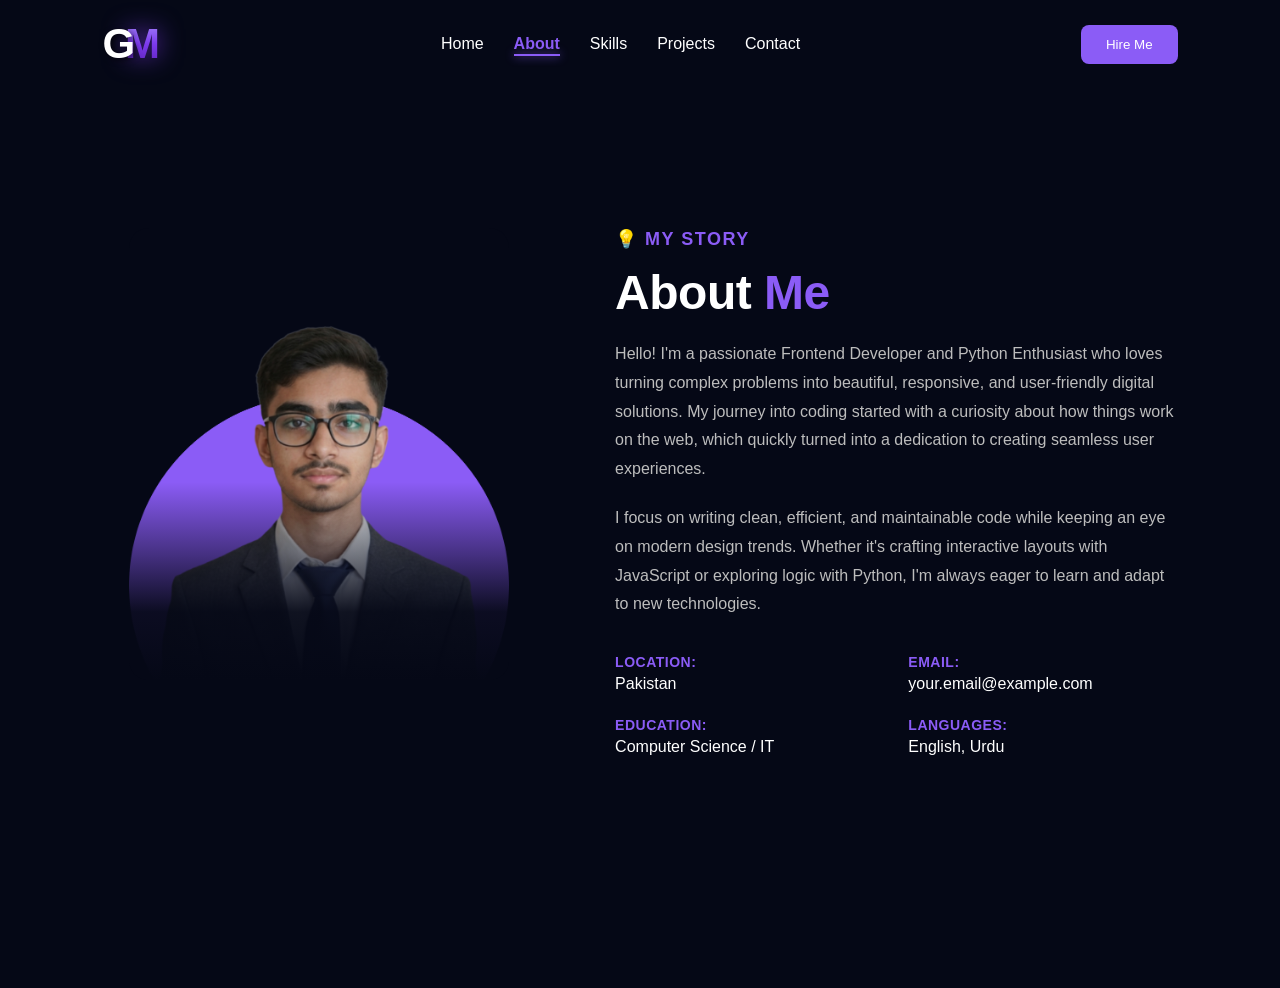
==== about.html @ 5c54a22f "first commit" ====
<!DOCTYPE html>
<html lang="en">
<head>
  <meta charset="UTF-8" />
  <meta name="viewport" content="width=device-width, initial-scale=1.0"/>
  <title>About Me | Gulam Muhaydin</title>
  <link rel="stylesheet" href="style.css">
</head>
<body>

  <header>
    <nav>
      <h1 class="logo-text" onclick="window.location.href='index.html'">
        <span class="letter-g">G</span><span class="letter-m">M</span>
      </h1>

      <ul>
        <li><a href="index.html">Home</a></li>
        <li><a href="about.html" class="active-link">About</a></li>
        <li><a href="skills.html">Skills</a></li>
        <li><a href="./projects.html">Projects</a></li>
        <li><a href="./contact.html">Contact</a></li>
      </ul>

      <button><a href="./contact.html">Hire Me</a></button>
    </nav>
  </header>

  <section class="about-page">
    <div class="about-container">
      
      <div class="about-left">
        <div class="about-img-box">
          <img src="./main 2.png" alt="Gulam Muhaydin">
        </div>
      </div>

      <div class="about-right">
        <p class="tag">💡 My Story</p>
        <h2>About <span>Me</span></h2>
        <p class="about-desc">
          Hello! I'm a passionate Frontend Developer and Python Enthusiast who loves turning complex problems into beautiful, responsive, and user-friendly digital solutions. My journey into coding started with a curiosity about how things work on the web, which quickly turned into a dedication to creating seamless user experiences.
        </p>
        <p class="about-desc">
          I focus on writing clean, efficient, and maintainable code while keeping an eye on modern design trends. Whether it's crafting interactive layouts with JavaScript or exploring logic with Python, I'm always eager to learn and adapt to new technologies.
        </p>

        <div class="info-grid">
          <div class="info-item">
            <span class="info-title">Location:</span>
            <span class="info-value">Pakistan</span>
          </div>
          <div class="info-item">
            <span class="info-title">Email:</span>
            <span class="info-value">your.email@example.com</span>
          </div>
          <div class="info-item">
            <span class="info-title">Education:</span>
            <span class="info-value">Computer Science / IT</span>
          </div>
          <div class="info-item">
            <span class="info-title">Languages:</span>
            <span class="info-value">English, Urdu</span>
          </div>
        </div>
      </div>

    </div>
  </section>

</body>
</html>
---- style.css ----
*{
  margin:0;
  padding:0;
  box-sizing:border-box;
  font-family:Arial, sans-serif;
}

body{
  background:#050816;
  color:white;
}

header{
  padding:20px 8%;
}

nav{
  display:flex;
  justify-content:space-between;
  align-items:center;
}

/* Logo ke peeche ka Purple Circular Glow Box */
.logo-container {
  position: relative;
  display: flex;
  align-items: center;
  justify-content: center;
  width: 75px;  /* Glow ka width */
  height: 75px; /* Glow ka height */
  border-radius: 50%; /* Perfect Circle */
  
  /* Image jaisa smooth purple glow effect */
  background: radial-gradient(
    circle, 
    rgba(139, 92, 246, 0.45) 0%, 
    rgba(139, 92, 246, 0.15) 50%, 
    transparent 70%
  );
  
  /* Ek extra soft shadow glow ke liye */
  box-shadow: 0 0 35px rgba(139, 92, 246, 0.3);
  transition: all 0.4s ease;
}

/* Same to Same Metallic Silver Text Logo */
.logo-text {
  font-size: 42px;
  font-weight: 900;
  /* Arial Black font bilkul waisa hi thick aur bold look dega jaisa screenshot me hai */
  font-family: 'Arial Black', Gadget, sans-serif; 
  display: flex;
  align-items: center;
  position: relative;
  cursor: pointer;
  user-select: none;
  transition: transform 0.3s ease;
}

/* Same to Same Crisp White 'G' */
.logo-text .letter-g {
  color: #ffffff;
  position: relative;
  z-index: 2;
  margin-right: -10px; /* Isse 'M' thoda piche chup jayega (Overlap Effect) */
  
  /* 'G' ke piche halki si black shadow taake woh 'M' ke upar saaf nazar aaye */
  filter: drop-shadow(2px 2px 3px rgba(0, 0, 0, 0.7));
}

/* Same to Same Premium Purple 'M' */
.logo-text .letter-m {
  /* Vibrant Purple Gradient (Upar se thoda light, neeche se dark) */
  background: linear-gradient(to bottom, #a78bfa 0%, #7c3aed 50%, #5b21b6 100%);
  -webkit-background-clip: text;
  -webkit-text-fill-color: transparent;
  position: relative;
  z-index: 1;
  
  /* Logo ke piche ka waisa hi same soft purple glow effect */
  filter: drop-shadow(0 0 12px rgba(124, 58, 237, 0.8));
}

/* Hover Effect (Jab mouse logo par aaye toh halka sa scale ho) */
.logo-text:hover {
  transform: scale(1.06);
}

nav ul{
  display:flex;
  gap:30px;
  list-style:none;
}

nav ul li a{
  text-decoration:none;
  color:white;
  transition:0.3s;
}

nav ul li a:hover{
  color:#8b5cf6;
}
a {
  color: #ffffff;
  text-decoration: none;
}
button{
  padding:12px 25px;
  border:none;
  background:#8b5cf6;
  color:white;
  border-radius:8px;
  cursor:pointer;
}

.hero{
  display:flex;
  align-items:center;
  justify-content:space-between;
  padding:80px 8%;
  min-height:90vh;
}

.left{
  max-width:600px;
}

.tag {
  font-size: 18px;            
  font-weight: 600;           
  color: #8b5cf6;             
  letter-spacing: 1.5px;      
  text-transform: uppercase;  
  margin-bottom: 15px;
  display: flex;
  align-items: center;
  gap: 8px;                   
}

/* Waving Hand Animation */
.wave {
  font-size: 22px;            
  display: inline-block;
  animation: wave-animation 2.5s infinite; 
  transform-origin: 70% 70%;  
}

@keyframes wave-animation {
    0% { transform: rotate( 0.0deg) }
   10% { transform: rotate(14.0deg) }  
   20% { transform: rotate(-8.0deg) }
   30% { transform: rotate(14.0deg) }
   40% { transform: rotate(-4.0deg) }
   50% { transform: rotate(10.0deg) }
   60% { transform: rotate( 0.0deg) }  
  100% { transform: rotate( 0.0deg) }
}

.left h1{
  font-size:70px;
  margin-bottom:20px;
}

.left h1 span{
  color:#8b5cf6;
}

.left h3{
  font-size:28px;
  margin-bottom:20px;
}

.desc{
  color:#bdbdbd;
  line-height:1.8;
  margin-bottom:30px;
}

.buttons{
  display:flex;
  gap:20px;
}

.btn{
  padding:14px 28px;
  background:#8b5cf6;
  color:white;
  text-decoration:none;
  border-radius:10px;
}

.outline{
  background:transparent;
  border:1px solid #8b5cf6;
}

.right img{
  width:400px;
  border-radius:20px;
}

.skills{
  display:grid;
  grid-template-columns:repeat(auto-fit,minmax(200px,1fr));
  gap:20px;
  padding:50px 8%;
}

.card{
  background:#0d1326;
  padding:40px;
  border-radius:20px;
  text-align:center;
  transition:0.3s;
}

.card:hover{
  transform:translateY(-10px);
}

.card h2{
  color:#8b5cf6;
  font-size:40px;
  margin-bottom:10px;
}

/* Right Box Container Setup */
.right {
    position: relative;
    display: flex;
    justify-content: center;
    align-items: flex-end; 
    overflow: hidden; 
}

.right img {
    width: 380px;
    display: block;
    position: relative;
    z-index: 1; 
}

/* Perfect Bottom Smooth Overlay */
.right::after {
    content: "";
    position: absolute;
    bottom: -10px; 
    left: 0;
    width: 100%;
    height: 180px; 

    background: linear-gradient(
        to top,
        #050816 0%,
        rgba(5, 8, 22, 0.8) 30%,
        rgba(5, 8, 22, 0.4) 60%,
        transparent 100%
    );

    z-index: 2; 
    pointer-events: none; 
}


/* ==========================================
   RESPONSIVE DESIGN (MEDIA QUERIES)
   ========================================== */

@media (max-width: 1024px) {
  header {
    padding: 20px 5%; 
  }

  .hero {
    padding: 50px 5%;
    gap: 30px;
  }

  .left h1 {
    font-size: 55px; 
  }

  .right img {
    width: 320px; 
  }
}

@media (max-width: 768px) {
  nav {
    flex-direction: column; 
    gap: 20px;
    text-align: center;
  }

  .hero {
    flex-direction: column-reverse; 
    text-align: center;
    padding: 40px 5%;
    min-height: auto;
  }

  .left {
    max-width: 100%;
    display: flex;
    flex-direction: column;
    align-items: center; 
  }

  .left h1 {
    font-size: 45px;
  }

  .left h3 {
    font-size: 22px;
  }

  .buttons {
    justify-content: center; 
  }

  .right {
    margin-bottom: 30px;
  }

  .right img {
    width: 280px; 
  }

  .right::after {
    width: 320px; 
    height: 120px;
  }

  .skills {
    grid-template-columns: repeat(auto-fit, minmax(150px, 1fr)); 
    padding: 40px 5%;
  }
}

@media (max-width: 480px) {
  nav ul {
    gap: 15px;
    flex-wrap: wrap; 
    justify-content: center;
  }

  .left h1 {
    font-size: 36px;
  }

  .left h3 {
    font-size: 18px;
  }

  .buttons {
    flex-direction: column; 
    width: 100%;
    gap: 10px;
  }

  .btn {
    width: 100%;
    text-align: center;
    padding: 12px 20px;
  }

  .card {
    padding: 25px 15px; 
  }

  .card h2 {
    font-size: 30px;
  }
}

/* ==========================================
   ABOUT PAGE STYLING (PERFECT SMOOTH OVERLAY)
   ========================================== */
.about-page {
  padding: 80px 8%;
  background: #050816;
  min-height: 85vh;
  display: flex;
  align-items: center;
}

.about-container {
  display: flex;
  align-items: center;
  justify-content: space-between;
  gap: 80px;
  width: 100%;
}

.about-left {
  flex: 1;
  display: flex;
  justify-content: center;
}

.about-img-box {
  position: relative;
  width: 380px;
  border-radius: 20px;
  overflow: hidden;
}

.about-img-box img {
  width: 100%;
  display: block;
  object-fit: cover;
  position: relative;
  z-index: 1;
}

.about-img-box::after {
  content: "";
  position: absolute;
  bottom: 0;
  left: 0;
  width: 100%;
  height: 200px; 
  
  background: linear-gradient(
    to top,
    #050816 0%,
    rgba(5, 8, 22, 0.95) 30%,
    rgba(5, 8, 22, 0.5) 65%,
    transparent 100%
  );
  
  z-index: 2;
  pointer-events: none;
}

.about-right {
  flex: 1.3;
}

.about-right h2 {
  font-size: 48px;
  margin-bottom: 25px;
  font-weight: 800;
}

.about-right h2 span {
  color: #8b5cf6;
}

.about-desc {
  color: #bdbdbd;
  line-height: 1.8;
  font-size: 16px;
  margin-bottom: 20px;
}

.info-grid {
  display: grid;
  grid-template-columns: repeat(2, 1fr);
  gap: 24px;
  margin-top: 35px;
}

.info-item {
  display: flex;
  flex-direction: column;
  gap: 5px;
}

.info-title {
  color: #8b5cf6;
  font-size: 14px;
  font-weight: 600;
  text-transform: uppercase;
  letter-spacing: 0.5px;
}

.info-value {
  color: white;
  font-size: 16px;
}

.active-link {
  color: #8b5cf6 !important;
  font-weight: bold;
}

@media (max-width: 992px) {
  .about-container {
    flex-direction: column; 
    gap: 50px;
  }
  .about-right {
    text-align: center;
  }
  .info-grid {
    text-align: left;
    gap: 20px;
  }
}

@media (max-width: 576px) {
  .about-img-box {
    width: 290px;
  }
  .about-img-box::after {
    height: 140px; 
  }
  .about-right h2 {
    font-size: 36px;
  }
  .info-grid {
    grid-template-columns: 1fr; 
  }
}

/* ==========================================
   MINIMALIST FLAT SKILLS DESIGN (NO GRADIENTS)
   ========================================== */
.skills-page {
  padding: 120px 8% 80px 8%;
  background: #050816; 
  min-height: 100vh;
  display: flex;
  flex-direction: column;
  align-items: center;
  justify-content: flex-start;
  box-sizing: border-box;
}

.skills-header {
  text-align: center;
  margin-bottom: 60px;
  width: 100%;
  max-width: 650px;
}

.skills-badge {
  color: #8b5cf6; 
  font-size: 12px;
  font-weight: 700;
  letter-spacing: 2px;
  text-transform: uppercase;
  margin-bottom: 12px;
  display: inline-block;
}

.skills-header h2 {
  font-size: 42px;
  font-weight: 800;
  color: #ffffff;
  margin: 0 0 15px 0;
  letter-spacing: -0.5px;
}

.skills-subtitle {
  color: #9ca3af;
  font-size: 16px;
  line-height: 1.6;
  margin: 0;
}

.skills-grid {
  display: grid;
  grid-template-columns: repeat(2, 1fr); 
  gap: 24px;
  width: 100%;
  max-width: 1100px;
}

.skill-card {
  background: #0d1326; 
  padding: 30px;
  border-radius: 12px; 
  border: 1px solid #1e293b; 
  display: flex;
  align-items: flex-start;
  gap: 20px;
  transition: border-color 0.3s ease, transform 0.3s ease;
}

.card-icon {
  font-size: 32px;
  color: #8b5cf6; 
  display: flex;
  align-items: center;
  justify-content: center;
  width: 54px;
  height: 54px;
  background: #161f38;
  border-radius: 8px;
  flex-shrink: 0; 
}

.card-info h3 {
  color: #ffffff;
  font-size: 20px;
  font-weight: 600;
  margin: 0 0 8px 0;
}

.card-info p {
  color: #9ca3af;
  font-size: 14px;
  line-height: 1.5;
  margin: 0;
}

.skill-card:hover {
  border-color: #8b5cf6; 
  transform: translateY(-2px); 
}

/* ==========================================================================
   5. SKILLS PAGE (STICKY IMAGE ON DESKTOP & IMAGE-FIRST ON MOBILE)
   ========================================================================== */
.skills-container {
  display: flex;
  align-items: flex-start;
  justify-content: space-between;
  gap: 80px;
  width: 100%;
  max-width: 1200px;
}

.skills-left {
  flex: 1;
  display: flex;
  justify-content: center;
  position: -webkit-sticky;
  position: sticky; 
  top: 140px; 
}

.skills-img-box {
  position: relative;
  width: 380px;
  border-radius: 20px;
  overflow: hidden;
  background: #050816;
}

.skills-img-box img {
  width: 100%;
  display: block;
  object-fit: cover;
  position: relative;
  z-index: 1;
}

.skills-img-box::after {
  content: "";
  position: absolute;
  bottom: -2px;
  left: 0;
  width: 100%;
  height: 200px; 
  background: linear-gradient(
    to top,
    #050816 0%,
    rgba(5, 8, 22, 0.95) 35%,
    rgba(5, 8, 22, 0.5) 65%,
    transparent 100%
  );
  z-index: 2;
  pointer-events: none;
}

.skills-right {
  flex: 1.3;
}

.skills-right h2 {
  font-size: 48px;
  margin-bottom: 20px;
  font-weight: 800;
  color: #ffffff;
  letter-spacing: -0.5px;
}

.skills-right h2 span {
  color: #8b5cf6;
}

/* ==========================================================================
   6. PROJECTS PAGE (STICKY IMAGE ON DESKTOP & IMAGE-FIRST ON MOBILE)
   ========================================================================== */
.projects-page {
  padding: 140px 8% 80px 8%;
  background: #050816;
  min-height: 100vh;
  display: flex;
  align-items: flex-start; 
  justify-content: center;
}

.projects-container {
  display: flex;
  align-items: flex-start;
  justify-content: space-between;
  gap: 80px;
  width: 100%;
  max-width: 1200px;
}

.projects-left {
  flex: 1;
  display: flex;
  justify-content: center;
  position: -webkit-sticky;
  position: sticky; 
  top: 140px; 
}

.projects-img-box {
  position: relative;
  width: 380px;
  border-radius: 20px;
  overflow: hidden;
  background: #050816;
}

.projects-img-box img {
  width: 100%;
  display: block;
  object-fit: cover;
  position: relative;
  z-index: 1;
}

.projects-img-box::after {
  content: "";
  position: absolute;
  bottom: -2px;
  left: 0;
  width: 100%;
  height: 200px; 
  background: linear-gradient(
    to top,
    #050816 0%,
    rgba(5, 8, 22, 0.95) 35%,
    rgba(5, 8, 22, 0.5) 65%,
    transparent 100%
  );
  z-index: 2;
  pointer-events: none;
}

.projects-right {
  flex: 1.3;
}

.projects-right h2 {
  font-size: 48px;
  margin-bottom: 20px;
  font-weight: 800;
  color: #ffffff;
  letter-spacing: -0.5px;
}

.projects-right h2 span {
  color: #8b5cf6;
}

.projects-subtitle {
  color: #9ca3af;
  line-height: 1.8;
  font-size: 16px;
  margin-bottom: 35px;
}

/* ==========================================
   RESPONSIVE RE-ARCHITECTURE (ALL VIEWS)
   ========================================== */
@media (max-width: 1024px) {
  .skills-page {
    padding: 100px 6% 60px 6%;
  }
  .skills-header h2 {
    font-size: 38px;
  }
}

@media (max-width: 768px) {
  .skills-grid {
    grid-template-columns: 1fr; 
    gap: 20px;
  }
  .skills-header {
    margin-bottom: 40px;
  }
  .skills-header h2 {
    font-size: 32px;
  }
}

@media (max-width: 480px) {
  .skills-page {
    padding: 90px 4% 40px 4%;
  }
  .skill-card {
    flex-direction: column; 
    gap: 15px;
    padding: 24px;
  }
  .skills-header h2 {
    font-size: 28px;
  }
  .skills-subtitle {
    font-size: 14.5px;
  }
}

/* ==========================================================================
   PROJECTS PAGE STYLING (FULL BULLETPROOF ARCHITECTURE)
   ========================================================================== */
.projects-left-profile {
  flex: 1;
  display: flex;
  justify-content: center;
  position: -webkit-sticky;
  position: sticky; 
  top: 140px;
}

.proj-prof-img-box {
  position: relative;
  width: 340px;
  border-radius: 20px;
  overflow: hidden;
  background: #050816;
}

.proj-prof-img-box img {
  width: 100%;
  display: block;
  object-fit: cover;
  position: relative;
  z-index: 1;
}

.proj-prof-img-box::after {
  content: "";
  position: absolute;
  bottom: 0;
  left: 0;
  width: 100%;
  height: 180px; 
  background: linear-gradient(
    to top,
    #050816 0%,
    rgba(5, 8, 22, 0.95) 30%,
    rgba(5, 8, 22, 0.5) 65%,
    transparent 100%
  );
  z-index: 2;
  pointer-events: none;
}

.projects-right-content {
  flex: 1.8;
}

.projects-header {
  margin-bottom: 40px;
}

.projects-badge {
  color: #8b5cf6; 
  font-size: 12px;
  font-weight: 700;
  letter-spacing: 2px;
  text-transform: uppercase;
  margin-bottom: 10px;
  display: inline-block;
}

.projects-header h2 {
  font-size: 42px;
  font-weight: 800;
  color: #ffffff;
  margin: 0 0 12px 0;
  letter-spacing: -0.5px;
}

.projects-header p {
  color: #9ca3af;
  font-size: 16px;
  line-height: 1.6;
  margin: 0;
}

.projects-grid {
  display: grid;
  grid-template-columns: repeat(2, 1fr); 
  gap: 24px;
}

.project-card {
  background: #0d1326; 
  padding: 28px;
  border-radius: 12px;
  border: 1px solid #1e293b;
  display: flex;
  flex-direction: column;
  justify-content: space-between;
  box-sizing: border-box;
  transition: border-color 0.3s ease, transform 0.3s ease;
}

.project-category {
  color: #8b5cf6;
  font-size: 12px;
  font-weight: 600;
  text-transform: uppercase;
  letter-spacing: 1px;
  margin-bottom: 8px;
  display: block;
}

.project-card h3 {
  color: #ffffff;
  font-size: 21px;
  font-weight: 600;
  margin: 0 0 12px 0;
  letter-spacing: -0.3px;
}

.project-card p {
  color: #9ca3af;
  font-size: 14px;
  line-height: 1.5;
  margin: 0 0 20px 0;
}

.project-tech-tags {
  display: flex;
  flex-wrap: wrap;
  gap: 8px;
  margin-bottom: 24px;
}

.project-tech-tags span {
  background: #161f38;
  color: #ffffff;
  font-size: 11px;
  font-weight: 500;
  padding: 4px 10px;
  border-radius: 4px;
  border: 1px solid #1e293b;
}

.project-links {
  display: flex;
  gap: 20px;
}

.proj-link {
  color: #9ca3af;
  text-decoration: none;
  font-size: 14px;
  font-weight: 500;
  display: inline-flex;
  align-items: center;
  gap: 6px;
  transition: color 0.2s ease;
}

.proj-link:hover {
  color: #8b5cf6; 
}

.project-card:hover {
  border-color: #8b5cf6;
  transform: translateY(-3px); 
}

/* ==========================================================================
   3. SHARED CORE LAYOUT (About, Skills, Projects, Contact Pages)
   ========================================================================== */
.about-page, .skills-page, .projects-page, .contact-page {
  padding: 140px 8% 80px 8%;
  background: #050816;
  min-height: 100vh;
  display: flex;
  align-items: flex-start; 
  justify-content: center;
}

.about-container, .skills-container, .projects-container, .contact-container {
  display: flex;
  align-items: flex-start;
  justify-content: space-between;
  gap: 80px;
  width: 100%;
  max-width: 1200px;
}

.about-left, .skills-left, .projects-left, .contact-left {
  flex: 1;
  display: flex;
  justify-content: center;
  position: -webkit-sticky;
  position: sticky;
  top: 140px;
}

.about-img-box, .skills-img-box, .projects-img-box, .contact-img-box {
  position: relative;
  width: 380px;
  border-radius: 20px;
  overflow: hidden;
  background: #050816;
}

.about-img-box img, .skills-img-box img, .projects-img-box img, .contact-img-box img {
  width: 100%;
  display: block;
  object-fit: cover;
  position: relative;
  z-index: 1;
}

.about-img-box::after, .skills-img-box::after, .projects-img-box::after, .contact-img-box::after {
  content: "";
  position: absolute;
  bottom: -2px;
  left: 0;
  width: 100%;
  height: 200px; 
  background: linear-gradient(
    to top,
    #050816 0%,
    rgba(5, 8, 22, 0.95) 35%,
    rgba(5, 8, 22, 0.5) 65%,
    transparent 100%
  );
  z-index: 2;
  pointer-events: none;
}

.about-right, .skills-right, .projects-right, .contact-right {
  flex: 1.3;
}

.about-right h2, .skills-right h2, .projects-right h2, .contact-right h2 {
  font-size: 48px;
  margin-bottom: 20px;
  font-weight: 800;
  color: #ffffff;
  letter-spacing: -0.5px;
}

.about-right h2 span, .skills-right h2 span, .projects-right h2 span, .contact-right h2 span {
  color: #8b5cf6;
}

.about-subtitle, .skills-subtitle, .contact-subtitle {
  color: #9ca3af;
  line-height: 1.8;
  font-size: 16px;
  margin-bottom: 35px;
}

/* ==========================================================================
   4. SKILLS PAGE SPECIFIC COMPONENT (Grid Elements)
   ========================================================================== */
.skills-grid {
  display: grid;
  grid-template-columns: repeat(2, 1fr);
  gap: 24px;
  width: 100%;
}

.skill-card {
  background: #0d1326;
  padding: 24px;
  border-radius: 12px;
  border: 1px solid #1e293b;
  display: flex;
  align-items: flex-start;
  gap: 20px;
  transition: border-color 0.3s ease, transform 0.3s ease;
}

.card-icon {
  font-size: 28px;
  color: #8b5cf6;
  display: flex;
  align-items: center;
  justify-content: center;
  width: 50px;
  height: 50px;
  background: #161f38;
  border-radius: 8px;
  flex-shrink: 0;
}

.card-info h3 {
  color: #ffffff;
  font-size: 19px;
  font-weight: 600;
  margin: 0 0 6px 0;
}

.card-info p {
  color: #9ca3af;
  font-size: 13.5px;
  line-height: 1.5;
  margin: 0;
}

.skill-card:hover {
  border-color: #8b5cf6;
  transform: translateY(-2px);
}

/* ==========================================================================
   5. PROJECTS PAGE SPECIFIC COMPONENT (List Rows)
   ========================================================================== */
.projects-list {
  display: flex;
  flex-direction: column;
  gap: 24px;
}

.project-item {
  background: #0d1326;
  padding: 28px;
  border-radius: 12px;
  border: 1px solid #1e293b;
  display: flex;
  justify-content: space-between;
  align-items: flex-start;
  gap: 20px;
  transition: border-color 0.3s ease, transform 0.3s ease;
}

.project-details h3 {
  color: #ffffff;
  font-size: 22px;
  font-weight: 600;
  margin: 0 0 10px 0;
  letter-spacing: -0.3px;
}

.project-details p {
  color: #9ca3af;
  font-size: 14.5px;
  line-height: 1.6;
  margin: 0 0 18px 0;
}

.project-tags {
  display: flex;
  flex-wrap: wrap;
  gap: 8px;
}

.project-tags span {
  background: #161f38;
  color: #ffffff;
  font-size: 11px;
  font-weight: 500;
  padding: 5px 12px;
  border-radius: 4px;
  border: 1px solid #1e293b;
}

.project-actions {
  display: flex;
  flex-direction: column;
  gap: 12px;
  flex-shrink: 0;
}

.p-link {
  color: #9ca3af;
  text-decoration: none;
  font-size: 14px;
  font-weight: 500;
  display: inline-flex;
  align-items: center;
  gap: 6px;
  transition: color 0.2s ease;
}

.p-link:hover {
  color: #8b5cf6;
}

.project-item:hover {
  border-color: #8b5cf6;
  transform: translateY(-2px);
}

/* ==========================================================================
   6. CONTACT PAGE SPECIFIC COMPONENT (Pure Card Form)
   ========================================================================== */
.contact-card {
  background: #0d1326; 
  padding: 35px;
  border-radius: 12px;
  border: 1px solid #1e293b;
  box-sizing: border-box;
  transition: border-color 0.3s ease, transform 0.3s ease;
}

.contact-card:hover {
  border-color: #8b5cf6;
  transform: translateY(-2px); 
}

.contact-form {
  display: flex;
  flex-direction: column;
  gap: 20px;
  width: 100%;
}

.form-group {
  display: flex;
  flex-direction: column;
  gap: 8px;
}

.form-group label {
  color: #ffffff;
  font-size: 14px;
  font-weight: 600;
  letter-spacing: 0.3px;
}

.form-group input,
.form-group textarea {
  background: #161f38; 
  color: #ffffff;
  border: 1px solid #1e293b;
  padding: 14px 16px;
  border-radius: 8px;
  font-size: 15px;
  outline: none;
  transition: border-color 0.3s ease;
  width: 100%;
  box-sizing: border-box;
}

.form-group input:focus,
.form-group textarea:focus {
  border-color: #8b5cf6;
}

.submit-btn {
  background: #8b5cf6;
  color: #ffffff;
  border: none;
  padding: 14px 28px;
  font-size: 15px;
  font-weight: 600;
  border-radius: 8px;
  cursor: pointer;
  display: inline-flex;
  align-items: center;
  justify-content: center;
  gap: 10px;
  transition: background 0.3s ease;
  margin-top: 5px;
  width: fit-content;
}

.submit-btn:hover {
  background: #7c3aed;
}

.contact-socials {
  display: flex;
  gap: 25px;
  margin-top: 35px;
  flex-wrap: wrap;
}

.social-icon-link {
  color: #9ca3af;
  text-decoration: none;
  font-size: 14.5px;
  font-weight: 500;
  display: inline-flex;
  align-items: center;
  gap: 8px;
  transition: color 0.2s ease;
}

.social-icon-link:hover {
  color: #8b5cf6;
}

.active-link {
  color: #8b5cf6 !important;
  font-weight: bold;
}

/* ==========================================================================
   4. UNIVERSAL RESPONSIVE BREAKPOINTS (BULLETPROOF CODE)
   ========================================================================== */

@media (max-width: 1024px) {
  .contact-page, .skills-page, .projects-page {
    padding: 120px 6% 60px 6%;
  }
  .contact-container, .skills-container, .projects-container {
    gap: 40px;
  }
  .contact-img-box, .skills-img-box, .projects-img-box {
    width: 320px;
  }
  .contact-right h2, .skills-right h2, .projects-right h2 {
    font-size: 40px;
  }
  .proj-prof-img-box {
    width: 280px;
  }
  .projects-header h2 {
    font-size: 36px;
  }
}

@media (max-width: 992px) {
  .contact-container, .skills-container, .projects-container {
    flex-direction: column;
    align-items: center;
    gap: 50px;
  }
  .contact-left, .skills-left, .projects-left, .projects-left-profile {
    position: relative;
    top: 0;
  }
  .contact-right, .skills-right, .projects-right, .projects-right-content {
    width: 100%;
    text-align: center;
  }
  .contact-card, .skill-card, .project-item {
    text-align: left; 
  }
  .submit-btn {
    width: 100%; 
  }
  .contact-socials {
    justify-content: center;
  }
  .skills-subtitle {
    margin-bottom: 30px;
  }
  .projects-header {
    text-align: center; 
  }
}

@media (max-width: 768px) {
  .projects-grid {
    grid-template-columns: 1fr; 
    gap: 20px;
  }
}

@media (max-width: 576px) {
  .contact-page, .skills-page, .projects-page {
    padding: 100px 4% 40px 4%;
  }
  .contact-img-box, .skills-img-box, .projects-img-box, .proj-prof-img-box {
    width: 280px;
  }
  .contact-img-box::after, .skills-img-box::after, .projects-img-box::after, .proj-prof-img-box::after {
    height: 140px;
  }
  .contact-right h2, .skills-right h2, .projects-right h2 {
    font-size: 32px;
  }
  .contact-card {
    padding: 24px; 
  }
  .skills-grid {
    grid-template-columns: 1fr; 
  }
  .skill-card, .project-item {
    flex-direction: column;
    gap: 15px;
    padding: 20px;
  }
  .project-actions {
    flex-direction: row;
    gap: 20px;
  }
  .proj-prof-img-box {
    width: 250px; 
  }
  .project-card {
    padding: 22px;
  }
  .projects-header h2 {
    font-size: 28px;
  }
  .projects-header p {
    font-size: 14.5px;
  }
}


/* ==========================================================================
   ADDED CUSTOM TRANSITIONS & EFFECTS FOR BUTTONS AND LINKS
   ========================================================================== */

/* 1. Base Transitions Framework */
nav ul li a,
nav button,
.btn,
.submit-btn,
.social-icon-link,
.proj-link,
.submit-btn i {
  transition: all 0.3s cubic-bezier(0.25, 0.8, 0.25, 1);
  position: relative;
}

/* 2. Navigation Links Hover Effect (Modern Underline Slide) */
nav ul li a::after {
  content: '';
  position: absolute;
  bottom: -4px;
  left: 0;
  width: 0;
  height: 2px;
  background: #8b5cf6;
  box-shadow: 0 0 10px #8b5cf6;
  transition: width 0.3s cubic-bezier(0.4, 0, 0.2, 1);
}

nav ul li a:hover {
  color: #ffffff !important;
  text-shadow: 0 0 8px rgba(255, 255, 255, 0.3);
}

nav ul li a:hover::after,
nav ul li a.active-link::after {
  width: 100%;
}

/* 3. Navbar Action Button Glow Effect */
nav button:hover {
  background: #8b5cf6 !important;
  box-shadow: 0 0 20px rgba(139, 92, 246, 0.6);
  transform: translateY(-2px);
}

nav button:active {
  transform: translateY(0);
}

/* 4. Hero Primary Button (.btn View Work / Download CV) */
.btn:not(.outline):hover {
  transform: translateY(-3px);
  box-shadow: 0 8px 25px rgba(139, 92, 246, 0.5);
  filter: brightness(1.1);
}

.btn:not(.outline):active {
  transform: translateY(-1px);
}

/* 5. Hero Outline Button Effect */
.btn.outline:hover {
  border-color: #8b5cf6 !important;
  background: rgba(139, 92, 246, 0.1) !important;
  box-shadow: 0 0 15px rgba(139, 92, 246, 0.3);
  transform: translateY(-3px);
}

.btn.outline:active {
  transform: translateY(-1px);
}

/* 6. Form Submit Button & Micro Icon Slide */
.submit-btn:hover {
  transform: translateY(-3px);
  box-shadow: 0 8px 25px rgba(139, 92, 246, 0.5);
  background: #7c3aed !important;
}

.submit-btn:hover i {
  transform: translateX(5px) translateY(-2px);
}

.submit-btn:active {
  transform: translateY(-1px);
}

/* 7. Social Icon Links (Contact Page Bottom) */
.social-icon-link:hover {
  color: #ffffff !important;
  border-color: #8b5cf6 !important;
  background: rgba(139, 92, 246, 0.15) !important;
  box-shadow: 0 5px 15px rgba(139, 92, 246, 0.2);
  transform: translateY(-3px);
}

.social-icon-link:active {
  transform: translateY(0);
}

/* 8. Project Links (Live / Code Links on Projects Card) */
.proj-link:hover {
  color: #8b5cf6 !important;
  text-shadow: 0 0 8px rgba(139, 92, 246, 0.4);
  transform: translateX(2px);
}





/* ==========================================================================
   ADDED CUSTOM STYLES & TRANSITIONS FOR SCROLLBAR, BUTTONS, AND LINKS
   ========================================================================== */

/* 1. Custom Premium Scrollbar Styling */
::-webkit-scrollbar {
  width: 10px; /* Scrollbar ki width */
}

::-webkit-scrollbar-track {
  background: #050816; /* Piche ka background color jo body se match karega */
}

::-webkit-scrollbar-thumb {
  background: linear-gradient(180deg, #8b5cf6 0%, #6d28d9 100%); /* Purple Gradient Look */
  border-radius: 10px; /* Rounded corners professional feel ke liye */
  border: 2px solid #050816; /* Track aur thumb ke beech gap look ke liye padding */
  transition: background 0.3s ease;
}

::-webkit-scrollbar-thumb:hover {
  background: linear-gradient(180deg, #a78bfa 0%, #8b5cf6 100%); /* Hover karne par bright neon glow look */
}

/* 2. Global Base Transitions for Buttons & Links */
nav ul li a,
nav button,
nav button a,
.btn,
.submit-btn,
.social-icon-link,
.proj-link,
.submit-btn i {
  transition: all 0.3s cubic-bezier(0.25, 0.8, 0.25, 1);
  position: relative;
}

/* 3. Navigation Links (Modern Underline Slide Effect) */
nav ul li a::after {
  content: '';
  position: absolute;
  bottom: -4px;
  left: 0;
  width: 0;
  height: 2px;
  background: #8b5cf6;
  box-shadow: 0 0 10px #8b5cf6;
  transition: width 0.3s cubic-bezier(0.4, 0, 0.2, 1);
}

nav ul li a:hover {
  color: #ffffff !important;
  text-shadow: 0 0 8px rgba(255, 255, 255, 0.3);
}

nav ul li a:hover::after,
nav ul li a.active-link::after {
  width: 100%;
}

/* 4. Navbar Hire Me Button Action Glow */
nav button:hover {
  background: #8b5cf6 !important;
  box-shadow: 0 0 20px rgba(139, 92, 246, 0.6);
  transform: translateY(-2px);
}

nav button a:hover {
  color: white !important;
}

nav button:active {
  transform: translateY(0);
}

/* 5. Primary Buttons (.btn - View Work / Download CV) */
.btn:not(.outline):hover {
  transform: translateY(-3px);
  box-shadow: 0 8px 25px rgba(139, 92, 246, 0.5);
  filter: brightness(1.1);
}

.btn:not(.outline):active {
  transform: translateY(-1px);
}

/* 6. Outline Hero Buttons Effect */
.btn.outline:hover {
  border-color: #8b5cf6 !important;
  background: rgba(139, 92, 246, 0.1) !important;
  box-shadow: 0 0 15px rgba(139, 92, 246, 0.3);
  transform: translateY(-3px);
}

.btn.outline:active {
  transform: translateY(-1px);
}

/* 7. Contact Form Submit Button & Paper-Plane Icon Slide */
.submit-btn:hover {
  transform: translateY(-3px);
  box-shadow: 0 8px 25px rgba(139, 92, 246, 0.5);
  background: #7c3aed !important;
}

.submit-btn:hover i {
  transform: translateX(5px) translateY(-2px); /* Icon soft forward slide hoga */
}

.submit-btn:active {
  transform: translateY(-1px);
}

/* 8. Contact Page Social Links Grid */
.social-icon-link:hover {
  color: #ffffff !important;
  border-color: #8b5cf6 !important;
  background: rgba(139, 92, 246, 0.15) !important;
  box-shadow: 0 5px 15px rgba(139, 92, 246, 0.2);
  transform: translateY(-3px);
}

.social-icon-link:active {
  transform: translateY(0);
}

/* 9. Projects Grid Links (Live / Code Interaction) */
.proj-link:hover {
  color: #8b5cf6 !important;
  text-shadow: 0 0 8px rgba(139, 92, 246, 0.4);
  transform: translateX(3px); /* Hover par link dynamic standard movement karegi */
}
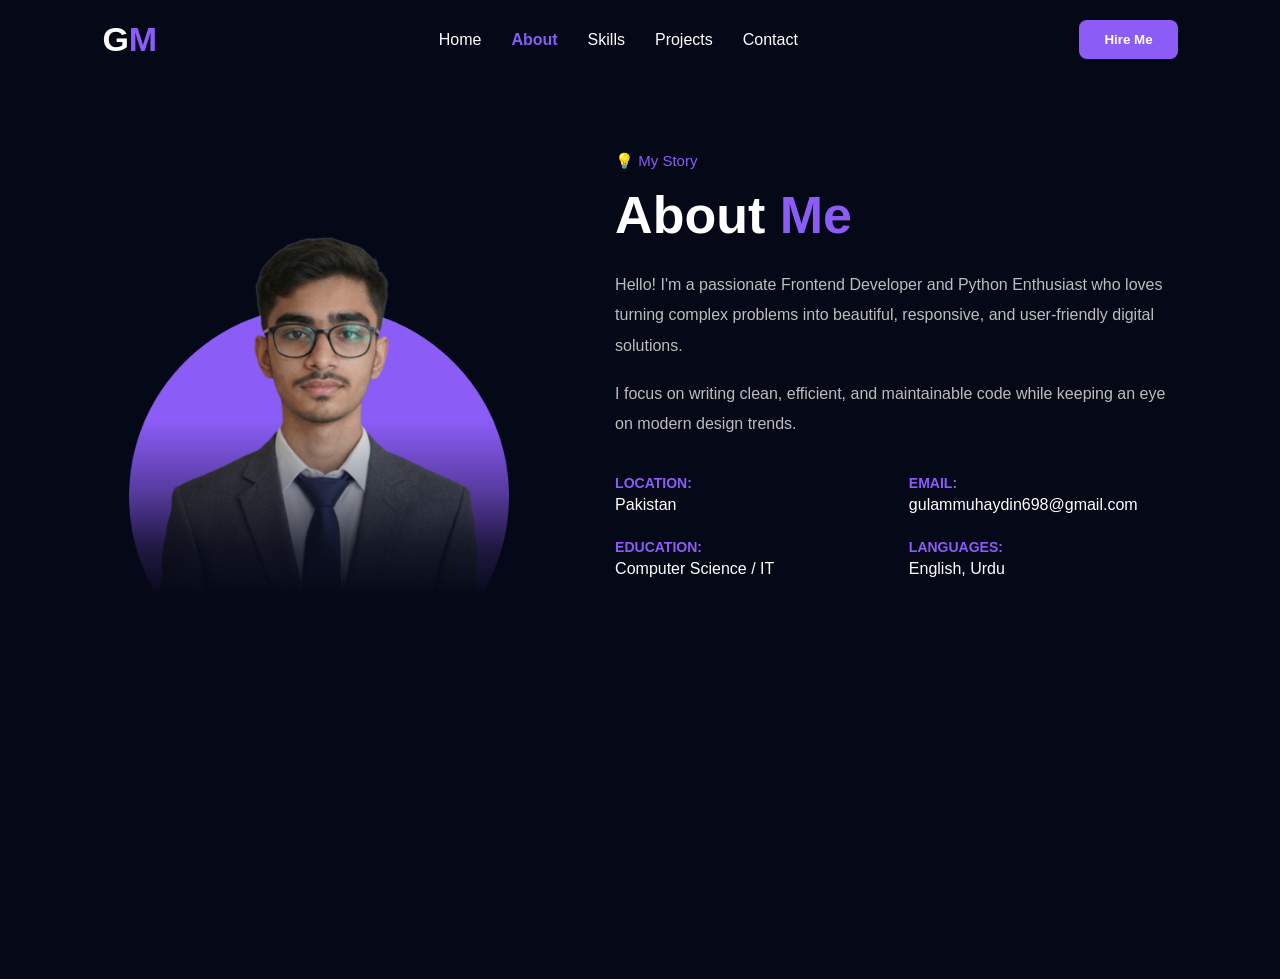
==== commit a7de2acc: "Updated portfolio website" ====
--- a/about.html
+++ b/about.html
@@ -4,12 +4,337 @@
   <meta charset="UTF-8" />
   <meta name="viewport" content="width=device-width, initial-scale=1.0"/>
   <title>About Me | Gulam Muhaydin</title>
-  <link rel="stylesheet" href="style.css">
+
+  <style>
+
+    *{
+      margin: 0;
+      padding: 0;
+      box-sizing: border-box;
+      font-family: Arial, sans-serif;
+    }
+
+    body{
+      background: #050816;
+      color: white;
+      overflow-x: hidden;
+    }
+
+    /* ==========================================
+       NAVBAR
+    ========================================== */
+
+    header{
+      width: 100%;
+      padding: 20px 8%;
+      background: #050816;
+    }
+
+    nav{
+      display: flex;
+      justify-content: space-between;
+      align-items: center;
+    }
+
+    .logo-text{
+      font-size: 34px;
+      cursor: pointer;
+      font-weight: bold;
+    }
+
+    .letter-g{
+      color: white;
+    }
+
+    .letter-m{
+      color: #8b5cf6;
+    }
+
+    nav ul{
+      display: flex;
+      gap: 30px;
+      list-style: none;
+    }
+
+    nav ul li a{
+      color: white;
+      text-decoration: none;
+      transition: 0.3s;
+    }
+
+    nav ul li a:hover{
+      color: #8b5cf6;
+    }
+
+    .active-link{
+      color: #8b5cf6;
+      font-weight: bold;
+    }
+
+    button{
+      padding: 12px 25px;
+      border: none;
+      border-radius: 8px;
+      background: #8b5cf6;
+      cursor: pointer;
+    }
+
+    button a{
+      color: white;
+      text-decoration: none;
+      font-weight: bold;
+    }
+
+    /* ==========================================
+       ABOUT SECTION
+    ========================================== */
+
+    .about-page{
+      width: 100%;
+      min-height: 100vh;
+      padding: 60px 8%;
+    }
+
+    .about-container{
+      display: flex;
+      align-items: center;
+      justify-content: space-between;
+      gap: 80px;
+    }
+
+    /* ==========================================
+       IMAGE SECTION
+    ========================================== */
+
+    .about-left{
+      flex: 1;
+      display: flex;
+      justify-content: center;
+      align-items: flex-start;
+    }
+
+    .about-img-box{
+      width: 380px;
+      max-width: 100%;
+      position: relative;
+      border-radius: 20px;
+      overflow: hidden;
+      flex-shrink: 0;
+    }
+
+    .about-img-box img{
+      width: 100%;
+      height: auto;
+      display: block;
+      border-radius: 20px;
+    }
+
+    .about-img-box::after{
+ content: "";
+    position: absolute;
+    bottom: -10px; 
+    left: 0;
+    width: 100%;
+    height: 180px; 
+
+    background: linear-gradient(
+        to top,
+        #050816 0%,
+        rgba(5, 8, 22, 0.8) 30%,
+        rgba(5, 8, 22, 0.4) 60%,
+        transparent 100%
+    );
+
+    z-index: 2; 
+    pointer-events: none;
+}
+    /* ==========================================
+       TEXT SECTION
+    ========================================== */
+
+    .about-right{
+      flex: 1.3;
+    }
+
+    .tag{
+      color: #8b5cf6;
+      margin-bottom: 15px;
+      font-size: 15px;
+    }
+
+    .about-right h2{
+      font-size: 52px;
+      margin-bottom: 25px;
+      font-weight: 800;
+    }
+
+    .about-right h2 span{
+      color: #8b5cf6;
+    }
+
+    .about-desc{
+      color: #bdbdbd;
+      line-height: 1.9;
+      margin-bottom: 18px;
+      font-size: 16px;
+    }
+
+    /* ==========================================
+       INFO GRID
+    ========================================== */
+
+    .info-grid{
+      display: grid;
+      grid-template-columns: repeat(2, 1fr);
+      gap: 25px;
+      margin-top: 35px;
+    }
+
+    .info-item{
+      display: flex;
+      flex-direction: column;
+      gap: 5px;
+    }
+
+    .info-title{
+      color: #8b5cf6;
+      font-size: 14px;
+      font-weight: 600;
+      text-transform: uppercase;
+    }
+
+    .info-value{
+      color: white;
+      font-size: 16px;
+    }
+
+    /* ==========================================
+       TABLET RESPONSIVE
+    ========================================== */
+
+    @media (max-width: 992px){
+
+
+      .about-container{
+        flex-direction: column;
+        align-items: center;
+        justify-content: flex-start;
+        gap: 40px;
+      }
+
+      /* IMAGE ALWAYS TOP */
+      .about-left{
+        width: 100%;
+        display: flex;
+        justify-content: center;
+        order: 1;
+      }
+
+      .about-img-box{
+        width: 280px;
+      }
+
+      /* TEXT BELOW IMAGE */
+      .about-right{
+        width: 100%;
+        text-align: center;
+        order: 2;
+      }
+
+      .about-right h2{
+        font-size: 40px;
+      }
+
+      .about-desc{
+        width: 100%;
+      }
+
+      .info-grid{
+        text-align: left;
+      }
+    }
+
+    @media (max-width: 992px){
+
+  nav{
+    flex-direction: column;
+    gap: 20px;
+  }
+
+  nav ul{
+    display: flex;
+    flex-wrap: wrap;
+    justify-content: center;
+    gap: 18px;
+  }
+
+  nav ul li a{
+    font-size: 15px;
+  }
+
+  button{
+    margin-top: 5px;
+  }
+}
+    
+
+    /* ==========================================
+       MOBILE RESPONSIVE
+    ========================================== */
+
+    @media (max-width: 576px){
+
+      .about-page{
+        padding: 40px 20px;
+      }
+
+      .about-img-box{
+        width: 230px;
+      }
+
+      .about-right h2{
+        font-size: 32px;
+      }
+
+      .about-desc{
+        font-size: 15px;
+        line-height: 1.7;
+      }
+
+      .info-grid{
+        grid-template-columns: 1fr;
+        gap: 20px;
+      }
+
+      button{
+        display: none;
+      }
+    }
+
+    @media (max-width: 576px){
+
+  nav ul{
+    gap: 12px;
+  }
+
+  nav ul li a{
+    font-size: 14px;
+  }
+
+  button{
+    display: block;
+  }
+}
+
+  </style>
+
 </head>
+
 <body>
 
   <header>
     <nav>
+
       <h1 class="logo-text" onclick="window.location.href='index.html'">
         <span class="letter-g">G</span><span class="letter-m">M</span>
       </h1>
@@ -18,54 +343,79 @@
         <li><a href="index.html">Home</a></li>
         <li><a href="about.html" class="active-link">About</a></li>
         <li><a href="skills.html">Skills</a></li>
-        <li><a href="./projects.html">Projects</a></li>
-        <li><a href="./contact.html">Contact</a></li>
+        <li><a href="projects.html">Projects</a></li>
+        <li><a href="contact.html">Contact</a></li>
       </ul>
 
-      <button><a href="./contact.html">Hire Me</a></button>
+      <button>
+        <a href="contact.html">Hire Me</a>
+      </button>
+
     </nav>
   </header>
 
+  <!-- ABOUT SECTION -->
+
   <section class="about-page">
+
     <div class="about-container">
-      
+
+      <!-- IMAGE -->
+
       <div class="about-left">
+
         <div class="about-img-box">
           <img src="./main 2.png" alt="Gulam Muhaydin">
         </div>
+
       </div>
 
+      <!-- TEXT -->
+
       <div class="about-right">
+
         <p class="tag">💡 My Story</p>
-        <h2>About <span>Me</span></h2>
+
+        <h2>
+          About <span>Me</span>
+        </h2>
+
         <p class="about-desc">
-          Hello! I'm a passionate Frontend Developer and Python Enthusiast who loves turning complex problems into beautiful, responsive, and user-friendly digital solutions. My journey into coding started with a curiosity about how things work on the web, which quickly turned into a dedication to creating seamless user experiences.
+          Hello! I'm a passionate Frontend Developer and Python Enthusiast who loves turning complex problems into beautiful, responsive, and user-friendly digital solutions.
         </p>
+
         <p class="about-desc">
-          I focus on writing clean, efficient, and maintainable code while keeping an eye on modern design trends. Whether it's crafting interactive layouts with JavaScript or exploring logic with Python, I'm always eager to learn and adapt to new technologies.
+          I focus on writing clean, efficient, and maintainable code while keeping an eye on modern design trends.
         </p>
 
         <div class="info-grid">
+
           <div class="info-item">
             <span class="info-title">Location:</span>
             <span class="info-value">Pakistan</span>
           </div>
+
           <div class="info-item">
             <span class="info-title">Email:</span>
-            <span class="info-value">your.email@example.com</span>
+            <span class="info-value">gulammuhaydin698@gmail.com</span>
           </div>
+
           <div class="info-item">
             <span class="info-title">Education:</span>
             <span class="info-value">Computer Science / IT</span>
           </div>
+
           <div class="info-item">
             <span class="info-title">Languages:</span>
             <span class="info-value">English, Urdu</span>
           </div>
+
         </div>
+
       </div>
 
     </div>
+
   </section>
 
 </body>
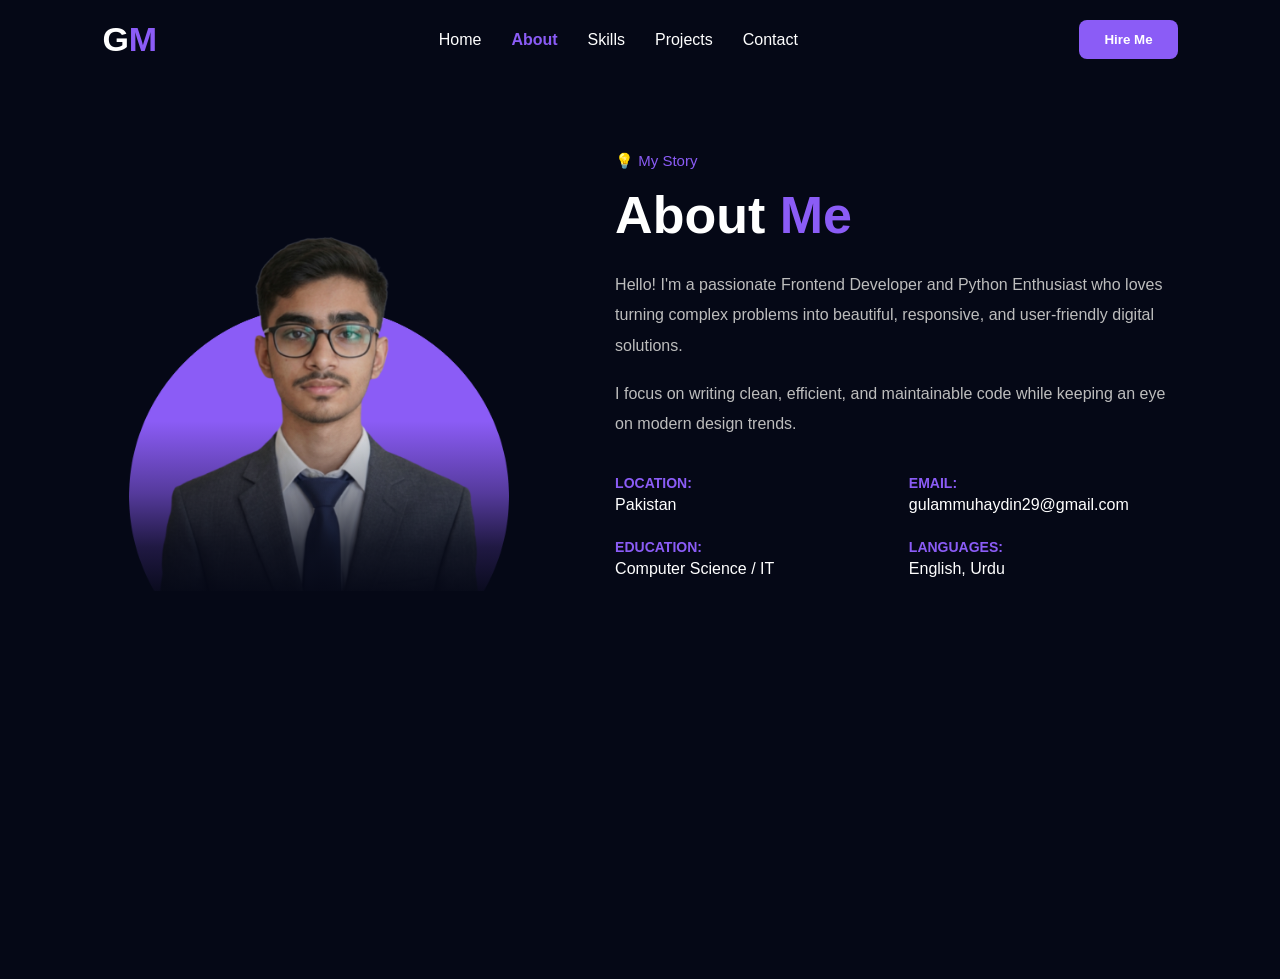
==== commit 2d2656c9: "Initial portfolio upload" ====
--- a/about.html
+++ b/about.html
@@ -397,7 +397,7 @@
 
           <div class="info-item">
             <span class="info-title">Email:</span>
-            <span class="info-value">gulammuhaydin698@gmail.com</span>
+            <span class="info-value">gulammuhaydin29@gmail.com</span>
           </div>
 
           <div class="info-item">
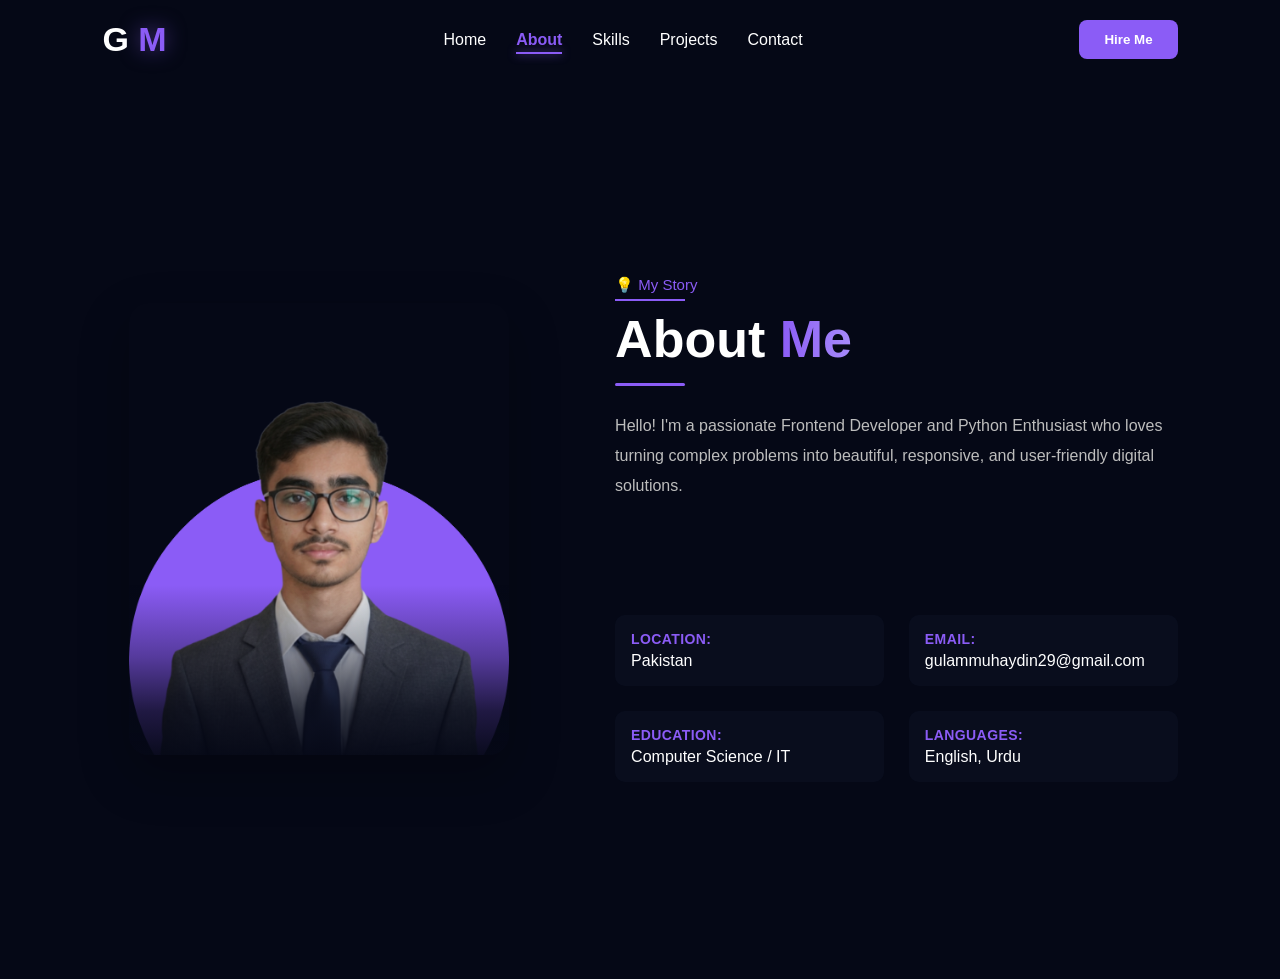
==== commit 80abb5ca: "Update portfolio files" ====
--- a/about.html
+++ b/about.html
@@ -7,6 +7,10 @@
 
   <style>
 
+    /* ==========================================
+       GLOBAL RESET
+    ========================================== */
+
     *{
       margin: 0;
       padding: 0;
@@ -14,12 +18,114 @@
       font-family: Arial, sans-serif;
     }
 
+    html{
+      scroll-behavior: smooth;
+    }
+
     body{
       background: #050816;
       color: white;
       overflow-x: hidden;
     }
 
+
+    /* ==========================================
+       ANIMATION KEYFRAMES
+    ========================================== */
+
+    @keyframes fadeUp{
+      from{
+        opacity: 0;
+        transform: translateY(35px);
+      }
+
+      to{
+        opacity: 1;
+        transform: translateY(0);
+      }
+    }
+
+    @keyframes fadeLeft{
+      from{
+        opacity: 0;
+        transform: translateX(-45px);
+      }
+
+      to{
+        opacity: 1;
+        transform: translateX(0);
+      }
+    }
+
+    @keyframes fadeRight{
+      from{
+        opacity: 0;
+        transform: translateX(45px);
+      }
+
+      to{
+        opacity: 1;
+        transform: translateX(0);
+      }
+    }
+
+    @keyframes scaleIn{
+      from{
+        opacity: 0;
+        transform: scale(0.88);
+      }
+
+      to{
+        opacity: 1;
+        transform: scale(1);
+      }
+    }
+
+    @keyframes softFloat{
+      0%,
+      100%{
+        transform: translateY(0);
+      }
+
+      50%{
+        transform: translateY(-10px);
+      }
+    }
+
+    @keyframes glowPulse{
+      0%,
+      100%{
+        box-shadow: 0 0 20px rgba(139, 92, 246, 0.15);
+      }
+
+      50%{
+        box-shadow: 0 0 40px rgba(139, 92, 246, 0.30);
+      }
+    }
+
+    @keyframes underlineReveal{
+      from{
+        width: 0;
+        opacity: 0;
+      }
+
+      to{
+        width: 70px;
+        opacity: 1;
+      }
+    }
+
+    @keyframes shimmer{
+      0%{
+        background-position: -200% center;
+      }
+
+      100%{
+        background-position: 200% center;
+      }
+    }
+
+
     /* ==========================================
        NAVBAR
     ========================================== */
@@ -28,6 +134,12 @@
       width: 100%;
       padding: 20px 8%;
       background: #050816;
+
+      animation:
+        fadeUp
+        0.8s
+        cubic-bezier(0.22, 1, 0.36, 1)
+        both;
     }
 
     nav{
@@ -36,10 +148,28 @@
       align-items: center;
     }
 
+
+    /* ==========================================
+       LOGO
+    ========================================== */
+
     .logo-text{
       font-size: 34px;
       cursor: pointer;
       font-weight: bold;
+      user-select: none;
+      position: relative;
+
+      animation:
+        fadeLeft
+        0.8s
+        0.15s
+        cubic-bezier(0.22, 1, 0.36, 1)
+        both;
+
+      transition:
+        transform 0.35s ease,
+        filter 0.35s ease;
     }
 
     .letter-g{
@@ -48,7 +178,22 @@
 
     .letter-m{
       color: #8b5cf6;
-    }
+      filter: drop-shadow(
+        0 0 10px rgba(139, 92, 246, 0.50)
+      );
+    }
+
+    .logo-text:hover{
+      transform: scale(1.06);
+      filter: drop-shadow(
+        0 0 12px rgba(139, 92, 246, 0.35)
+      );
+    }
+
+
+    /* ==========================================
+       NAV LINKS
+    ========================================== */
 
     nav ul{
       display: flex;
@@ -56,20 +201,93 @@
       list-style: none;
     }
 
+    nav ul li{
+      opacity: 0;
+
+      animation:
+        fadeUp
+        0.6s
+        cubic-bezier(0.22, 1, 0.36, 1)
+        forwards;
+    }
+
+    nav ul li:nth-child(1){
+      animation-delay: 0.12s;
+    }
+
+    nav ul li:nth-child(2){
+      animation-delay: 0.20s;
+    }
+
+    nav ul li:nth-child(3){
+      animation-delay: 0.28s;
+    }
+
+    nav ul li:nth-child(4){
+      animation-delay: 0.36s;
+    }
+
+    nav ul li:nth-child(5){
+      animation-delay: 0.44s;
+    }
+
     nav ul li a{
       color: white;
       text-decoration: none;
-      transition: 0.3s;
+      position: relative;
+
+      transition:
+        color 0.3s ease,
+        transform 0.3s ease,
+        text-shadow 0.3s ease;
+    }
+
+    /* Animated underline */
+
+    nav ul li a::after{
+      content: "";
+      position: absolute;
+      left: 0;
+      bottom: -6px;
+
+      width: 0;
+      height: 2px;
+
+      background: #8b5cf6;
+
+      box-shadow:
+        0 0 10px rgba(139, 92, 246, 0.8);
+
+      transition:
+        width 0.3s
+        cubic-bezier(0.4, 0, 0.2, 1);
     }
 
     nav ul li a:hover{
-      color: #8b5cf6;
+      color: #ffffff;
+      transform: translateY(-2px);
+
+      text-shadow:
+        0 0 8px rgba(255, 255, 255, 0.25);
+    }
+
+    nav ul li a:hover::after{
+      width: 100%;
     }
 
     .active-link{
-      color: #8b5cf6;
+      color: #8b5cf6 !important;
       font-weight: bold;
     }
+
+    .active-link::after{
+      width: 100% !important;
+    }
+
+
+    /* ==========================================
+       HIRE ME BUTTON
+    ========================================== */
 
     button{
       padding: 12px 25px;
@@ -77,6 +295,18 @@
       border-radius: 8px;
       background: #8b5cf6;
       cursor: pointer;
+
+      animation:
+        fadeRight
+        0.8s
+        0.25s
+        cubic-bezier(0.22, 1, 0.36, 1)
+        both;
+
+      transition:
+        transform 0.35s ease,
+        box-shadow 0.35s ease,
+        filter 0.35s ease;
     }
 
     button a{
@@ -85,6 +315,20 @@
       font-weight: bold;
     }
 
+    button:hover{
+      transform: translateY(-3px);
+
+      box-shadow:
+        0 8px 25px rgba(139, 92, 246, 0.45);
+
+      filter: brightness(1.08);
+    }
+
+    button:active{
+      transform: translateY(-1px);
+    }
+
+
     /* ==========================================
        ABOUT SECTION
     ========================================== */
@@ -93,6 +337,16 @@
       width: 100%;
       min-height: 100vh;
       padding: 60px 8%;
+
+      display: flex;
+      align-items: center;
+
+      animation:
+        fadeUp
+        0.9s
+        0.1s
+        cubic-bezier(0.22, 1, 0.36, 1)
+        both;
     }
 
     .about-container{
@@ -100,7 +354,9 @@
       align-items: center;
       justify-content: space-between;
       gap: 80px;
-    }
+      width: 100%;
+    }
+
 
     /* ==========================================
        IMAGE SECTION
@@ -108,18 +364,47 @@
 
     .about-left{
       flex: 1;
+
       display: flex;
       justify-content: center;
       align-items: flex-start;
+
+      animation:
+        fadeLeft
+        1s
+        0.25s
+        cubic-bezier(0.22, 1, 0.36, 1)
+        both;
     }
 
     .about-img-box{
       width: 380px;
       max-width: 100%;
+
       position: relative;
       border-radius: 20px;
       overflow: hidden;
       flex-shrink: 0;
+
+      box-shadow:
+        0 20px 50px rgba(0, 0, 0, 0.25);
+
+      animation:
+        softFloat
+        6s
+        ease-in-out
+        infinite;
+
+      transition:
+        box-shadow 0.5s ease,
+        transform 0.5s ease;
+    }
+
+    .about-img-box:hover{
+      box-shadow:
+        0 25px 60px rgba(139, 92, 246, 0.18);
+
+      transform: scale(1.01);
     }
 
     .about-img-box img{
@@ -127,57 +412,209 @@
       height: auto;
       display: block;
       border-radius: 20px;
-    }
+
+      transition:
+        transform 0.7s
+        cubic-bezier(0.22, 1, 0.36, 1);
+    }
+
+    .about-img-box:hover img{
+      transform: scale(1.035);
+    }
+
+
+    /* ==========================================
+       IMAGE BOTTOM OVERLAY
+    ========================================== */
 
     .about-img-box::after{
- content: "";
-    position: absolute;
-    bottom: -10px; 
-    left: 0;
-    width: 100%;
-    height: 180px; 
-
-    background: linear-gradient(
-        to top,
-        #050816 0%,
-        rgba(5, 8, 22, 0.8) 30%,
-        rgba(5, 8, 22, 0.4) 60%,
-        transparent 100%
-    );
-
-    z-index: 2; 
-    pointer-events: none;
-}
+      content: "";
+      position: absolute;
+
+      bottom: -10px;
+      left: 0;
+
+      width: 100%;
+      height: 180px;
+
+      background:
+        linear-gradient(
+          to top,
+          #050816 0%,
+          rgba(5, 8, 22, 0.8) 30%,
+          rgba(5, 8, 22, 0.4) 60%,
+          transparent 100%
+        );
+
+      z-index: 2;
+      pointer-events: none;
+    }
+
+
     /* ==========================================
        TEXT SECTION
     ========================================== */
 
     .about-right{
       flex: 1.3;
-    }
+
+      animation:
+        fadeRight
+        1s
+        0.35s
+        cubic-bezier(0.22, 1, 0.36, 1)
+        both;
+    }
+
+
+    /* ==========================================
+       STORY TAG
+    ========================================== */
 
     .tag{
       color: #8b5cf6;
       margin-bottom: 15px;
       font-size: 15px;
-    }
+
+      opacity: 0;
+
+      animation:
+        fadeUp
+        0.7s
+        0.45s
+        cubic-bezier(0.22, 1, 0.36, 1)
+        forwards;
+
+      position: relative;
+      display: inline-block;
+    }
+
+    .tag::after{
+      content: "";
+      position: absolute;
+
+      left: 0;
+      bottom: -7px;
+
+      height: 2px;
+      width: 0;
+
+      background: #8b5cf6;
+
+      animation:
+        underlineReveal
+        0.8s
+        0.9s
+        ease
+        forwards;
+    }
+
+
+    /* ==========================================
+       MAIN HEADING
+    ========================================== */
 
     .about-right h2{
       font-size: 52px;
       margin-bottom: 25px;
       font-weight: 800;
+
+      opacity: 0;
+
+      animation:
+        fadeUp
+        0.8s
+        0.55s
+        cubic-bezier(0.22, 1, 0.36, 1)
+        forwards;
+
+      position: relative;
     }
 
     .about-right h2 span{
       color: #8b5cf6;
-    }
+
+      background:
+        linear-gradient(
+          90deg,
+          #8b5cf6,
+          #a78bfa,
+          #8b5cf6
+        );
+
+      background-size: 200% auto;
+
+      -webkit-background-clip: text;
+      -webkit-text-fill-color: transparent;
+
+      animation:
+        shimmer
+        3s
+        linear
+        infinite;
+    }
+
+    .about-right h2::after{
+      content: "";
+      display: block;
+
+      width: 70px;
+      height: 3px;
+
+      margin-top: 14px;
+
+      border-radius: 50px;
+
+      background: #8b5cf6;
+
+      background-size: 200% auto;
+
+      animation:
+        shimmer
+        3s
+        linear
+        infinite;
+    }
+
+
+    /* ==========================================
+       DESCRIPTION
+    ========================================== */
 
     .about-desc{
       color: #bdbdbd;
       line-height: 1.9;
       margin-bottom: 18px;
       font-size: 16px;
-    }
+
+      opacity: 0;
+
+      transition:
+        color 0.3s ease;
+    }
+
+    .about-desc:nth-of-type(1){
+      animation:
+        fadeUp
+        0.8s
+        0.72s
+        cubic-bezier(0.22, 1, 0.36, 1)
+        forwards;
+    }
+
+    .about-desc:nth-of-type(2){
+      animation:
+        fadeUp
+        0.8s
+        0.85s
+        cubic-bezier(0.22, 1, 0.36, 1)
+        forwards;
+    }
+
+    .about-desc:hover{
+      color: #d5d5d5;
+    }
+
 
     /* ==========================================
        INFO GRID
@@ -194,6 +631,72 @@
       display: flex;
       flex-direction: column;
       gap: 5px;
+
+      padding: 15px;
+
+      border-radius: 10px;
+
+      background:
+        rgba(13, 19, 38, 0.55);
+
+      border: 1px solid transparent;
+
+      opacity: 0;
+
+      transition:
+        transform 0.35s ease,
+        border-color 0.35s ease,
+        background 0.35s ease,
+        box-shadow 0.35s ease;
+    }
+
+    .info-item:nth-child(1){
+      animation:
+        fadeUp
+        0.7s
+        1.0s
+        cubic-bezier(0.22, 1, 0.36, 1)
+        forwards;
+    }
+
+    .info-item:nth-child(2){
+      animation:
+        fadeUp
+        0.7s
+        1.10s
+        cubic-bezier(0.22, 1, 0.36, 1)
+        forwards;
+    }
+
+    .info-item:nth-child(3){
+      animation:
+        fadeUp
+        0.7s
+        1.20s
+        cubic-bezier(0.22, 1, 0.36, 1)
+        forwards;
+    }
+
+    .info-item:nth-child(4){
+      animation:
+        fadeUp
+        0.7s
+        1.30s
+        cubic-bezier(0.22, 1, 0.36, 1)
+        forwards;
+    }
+
+    .info-item:hover{
+      transform: translateY(-4px);
+
+      border-color:
+        rgba(139, 92, 246, 0.45);
+
+      background:
+        rgba(139, 92, 246, 0.07);
+
+      box-shadow:
+        0 10px 30px rgba(0, 0, 0, 0.20);
     }
 
     .info-title{
@@ -201,12 +704,21 @@
       font-size: 14px;
       font-weight: 600;
       text-transform: uppercase;
+      letter-spacing: 0.4px;
     }
 
     .info-value{
       color: white;
       font-size: 16px;
-    }
+
+      transition:
+        color 0.3s ease;
+    }
+
+    .info-item:hover .info-value{
+      color: #e9e9e9;
+    }
+
 
     /* ==========================================
        TABLET RESPONSIVE
@@ -214,15 +726,19 @@
 
     @media (max-width: 992px){
 
+      .about-page{
+        padding: 70px 6%;
+      }
 
       .about-container{
         flex-direction: column;
         align-items: center;
         justify-content: flex-start;
-        gap: 40px;
-      }
-
-      /* IMAGE ALWAYS TOP */
+        gap: 45px;
+      }
+
+      /* IMAGE */
+
       .about-left{
         width: 100%;
         display: flex;
@@ -234,7 +750,8 @@
         width: 280px;
       }
 
-      /* TEXT BELOW IMAGE */
+      /* TEXT */
+
       .about-right{
         width: 100%;
         text-align: center;
@@ -252,40 +769,44 @@
       .info-grid{
         text-align: left;
       }
-    }
-
-    @media (max-width: 992px){
-
-  nav{
-    flex-direction: column;
-    gap: 20px;
-  }
-
-  nav ul{
-    display: flex;
-    flex-wrap: wrap;
-    justify-content: center;
-    gap: 18px;
-  }
-
-  nav ul li a{
-    font-size: 15px;
-  }
-
-  button{
-    margin-top: 5px;
-  }
-}
-    
-
-    /* ==========================================
-       MOBILE RESPONSIVE
+
+
+      /* NAV */
+
+      nav{
+        flex-direction: column;
+        gap: 20px;
+      }
+
+      nav ul{
+        display: flex;
+        flex-wrap: wrap;
+        justify-content: center;
+        gap: 18px;
+      }
+
+      nav ul li a{
+        font-size: 15px;
+      }
+
+      button{
+        margin-top: 5px;
+      }
+    }
+
+
+    /* ==========================================
+       MOBILE
     ========================================== */
 
     @media (max-width: 576px){
 
+      header{
+        padding: 18px 5%;
+      }
+
       .about-page{
-        padding: 40px 20px;
+        padding: 45px 20px;
       }
 
       .about-img-box{
@@ -303,28 +824,82 @@
 
       .info-grid{
         grid-template-columns: 1fr;
-        gap: 20px;
+        gap: 15px;
+      }
+
+      nav ul{
+        gap: 12px;
+      }
+
+      nav ul li a{
+        font-size: 14px;
       }
 
       button{
-        display: none;
-      }
-    }
-
-    @media (max-width: 576px){
-
-  nav ul{
-    gap: 12px;
-  }
-
-  nav ul li a{
-    font-size: 14px;
-  }
-
-  button{
-    display: block;
-  }
-}
+        display: block;
+        padding: 10px 20px;
+      }
+
+      .info-item{
+        padding: 14px;
+      }
+    }
+
+
+    /* ==========================================
+       VERY SMALL DEVICES
+    ========================================== */
+
+    @media (max-width: 380px){
+
+      .logo-text{
+        font-size: 30px;
+      }
+
+      nav ul{
+        gap: 9px;
+      }
+
+      nav ul li a{
+        font-size: 13px;
+      }
+
+      .about-img-box{
+        width: 210px;
+      }
+
+      .about-right h2{
+        font-size: 29px;
+      }
+
+      .about-desc{
+        font-size: 14px;
+      }
+
+      .info-value{
+        font-size: 14px;
+      }
+    }
+
+
+    /* ==========================================
+       ACCESSIBILITY
+    ========================================== */
+
+    @media (prefers-reduced-motion: reduce){
+
+      html{
+        scroll-behavior: auto;
+      }
+
+      *,
+      *::before,
+      *::after{
+        animation-duration: 0.01ms !important;
+        animation-iteration-count: 1 !important;
+        transition-duration: 0.01ms !important;
+      }
+    }
 
   </style>
 
@@ -332,54 +907,126 @@
 
 <body>
 
+
+  <!-- ==========================================
+       HEADER / NAVBAR
+  ========================================== -->
+
   <header>
+
     <nav>
 
-      <h1 class="logo-text" onclick="window.location.href='index.html'">
-        <span class="letter-g">G</span><span class="letter-m">M</span>
+      <!-- LOGO -->
+
+      <h1
+        class="logo-text"
+        onclick="window.location.href='index.html'"
+      >
+        <span class="letter-g">G</span>
+        <span class="letter-m">M</span>
       </h1>
 
+
+      <!-- NAVIGATION -->
+
       <ul>
-        <li><a href="index.html">Home</a></li>
-        <li><a href="about.html" class="active-link">About</a></li>
-        <li><a href="skills.html">Skills</a></li>
-        <li><a href="projects.html">Projects</a></li>
-        <li><a href="contact.html">Contact</a></li>
+
+        <li>
+          <a href="index.html">
+            Home
+          </a>
+        </li>
+
+        <li>
+          <a href="about.html" class="active-link">
+            About
+          </a>
+        </li>
+
+        <li>
+          <a href="skills.html">
+            Skills
+          </a>
+        </li>
+
+        <li>
+          <a href="projects.html">
+            Projects
+          </a>
+        </li>
+
+        <li>
+          <a href="contact.html">
+            Contact
+          </a>
+        </li>
+
       </ul>
 
+
+      <!-- HIRE ME -->
+
       <button>
-        <a href="contact.html">Hire Me</a>
+        <a href="contact.html">
+          Hire Me
+        </a>
       </button>
 
     </nav>
+
   </header>
 
-  <!-- ABOUT SECTION -->
+
+  <!-- ==========================================
+       ABOUT SECTION
+  ========================================== -->
 
   <section class="about-page">
 
     <div class="about-container">
 
-      <!-- IMAGE -->
+
+      <!-- ========================================
+           IMAGE
+      ========================================= -->
 
       <div class="about-left">
 
         <div class="about-img-box">
-          <img src="./main 2.png" alt="Gulam Muhaydin">
+
+          <img
+            src="./main 2.png"
+            alt="Gulam Muhaydin"
+          >
+
         </div>
 
       </div>
 
-      <!-- TEXT -->
+
+      <!-- ========================================
+           ABOUT CONTENT
+      ========================================= -->
 
       <div class="about-right">
 
-        <p class="tag">💡 My Story</p>
+
+        <!-- STORY TAG -->
+
+        <p class="tag">
+          💡 My Story
+        </p>
+
+
+        <!-- HEADING -->
 
         <h2>
           About <span>Me</span>
         </h2>
 
+
+        <!-- DESCRIPTION -->
+
         <p class="about-desc">
           Hello! I'm a passionate Frontend Developer and Python Enthusiast who loves turning complex problems into beautiful, responsive, and user-friendly digital solutions.
         </p>
@@ -388,27 +1035,73 @@
           I focus on writing clean, efficient, and maintainable code while keeping an eye on modern design trends.
         </p>
 
+
+        <!-- ======================================
+             PERSONAL INFORMATION
+        ======================================= -->
+
         <div class="info-grid">
 
+
+          <!-- LOCATION -->
+
           <div class="info-item">
-            <span class="info-title">Location:</span>
-            <span class="info-value">Pakistan</span>
+
+            <span class="info-title">
+              Location:
+            </span>
+
+            <span class="info-value">
+              Pakistan
+            </span>
+
           </div>
 
+
+          <!-- EMAIL -->
+
           <div class="info-item">
-            <span class="info-title">Email:</span>
-            <span class="info-value">gulammuhaydin29@gmail.com</span>
+
+            <span class="info-title">
+              Email:
+            </span>
+
+            <span class="info-value">
+              gulammuhaydin29@gmail.com
+            </span>
+
           </div>
 
+
+          <!-- EDUCATION -->
+
           <div class="info-item">
-            <span class="info-title">Education:</span>
-            <span class="info-value">Computer Science / IT</span>
+
+            <span class="info-title">
+              Education:
+            </span>
+
+            <span class="info-value">
+              Computer Science / IT
+            </span>
+
           </div>
 
+
+          <!-- LANGUAGES -->
+
           <div class="info-item">
-            <span class="info-title">Languages:</span>
-            <span class="info-value">English, Urdu</span>
+
+            <span class="info-title">
+              Languages:
+            </span>
+
+            <span class="info-value">
+              English, Urdu
+            </span>
+
           </div>
+
 
         </div>
 
